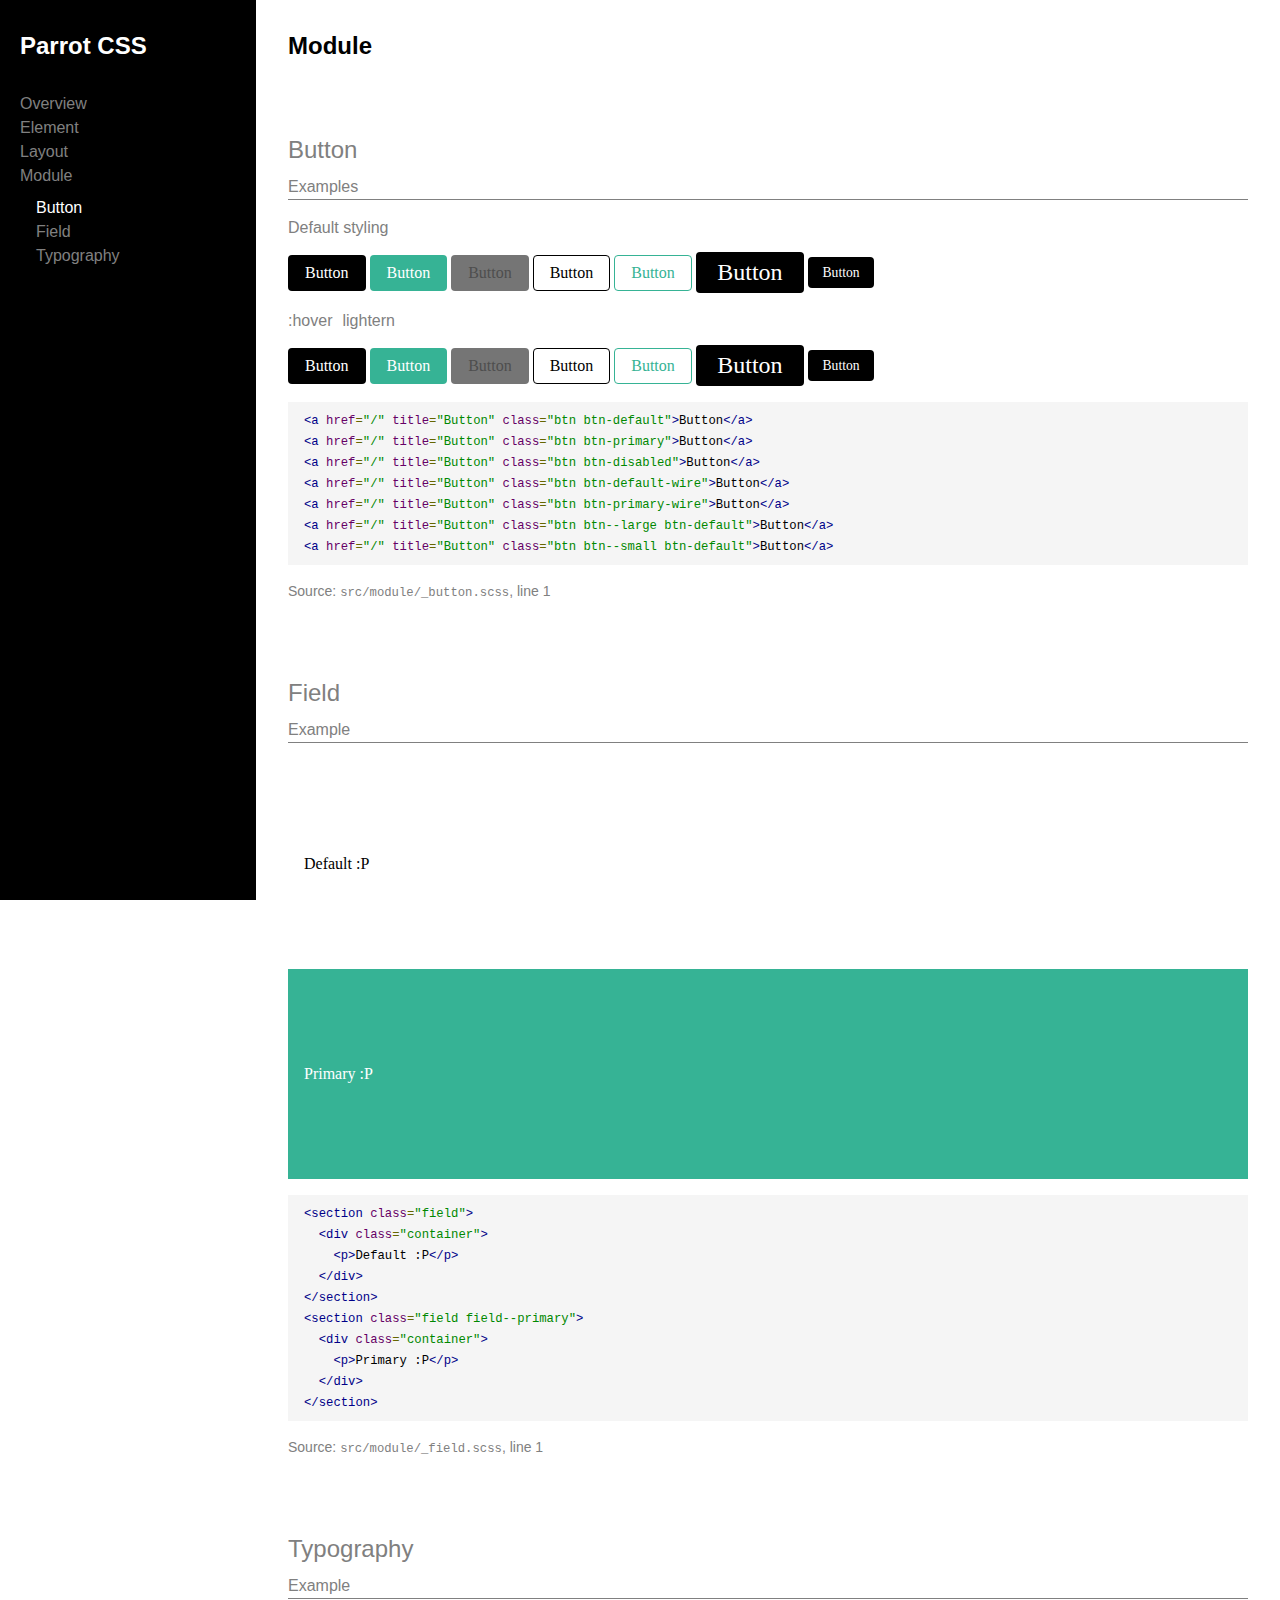
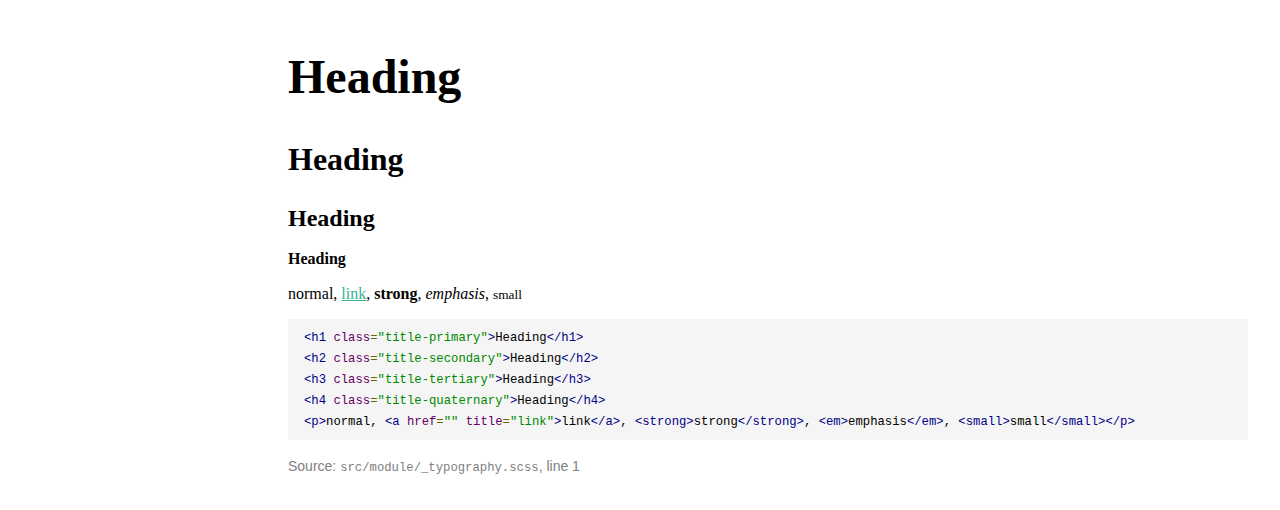
==== styleguide/section-module.html @ 7c666c70 "Add" ====
<!DOCTYPE html>
<html class="no-js" lang="en">
<head>
  <meta charset="utf-8">
  <title>Parrot CSS</title>

  <meta name="description" content="">
  <meta name="generator" content="kss-node">
  <meta name="viewport" content="width=device-width">

  <link rel="stylesheet" href="kss-assets/kss.css">
  <link rel="stylesheet" href="kss-assets/custom.css">
  <link rel="stylesheet" href="../style/parrot.css">

</head>
<body id="kss-node">

<div class="kss-sidebar kss-style">
  <header class="kss-header">
    <h1 class="kss-doc-title">Parrot CSS</h1>
  </header>
  <nav class="kss-nav">
    <ul class="kss-nav__menu">
      <li class="kss-nav__menu-item">
        <a class="kss-nav__menu-link" href="./">
          <span class="kss-nav__name">Overview</span>
        </a>
      </li>
      <li class="kss-nav__menu-item">
        <a class="kss-nav__menu-link" href="section-element.html">
          <span class="kss-nav__name">element</span>
        </a>
      </li>
      <li class="kss-nav__menu-item">
        <a class="kss-nav__menu-link" href="section-layout.html">
          <span class="kss-nav__name">layout</span>
        </a>
      </li>
      <li class="kss-nav__menu-item">
        <a class="kss-nav__menu-link" href="section-module.html">
          <span class="kss-nav__name">module</span>
        </a>
            <ul class="kss-nav__menu-child">
              <li class="kss-nav__menu-item">
                <a class="kss-nav__menu-link" href="section-module.html#kssref-module-button">
                  <span class="kss-nav__name">Button</span>
                </a>
              </li>
              <li class="kss-nav__menu-item">
                <a class="kss-nav__menu-link" href="section-module.html#kssref-module-field">
                  <span class="kss-nav__name">Field</span>
                </a>
              </li>
              <li class="kss-nav__menu-item">
                <a class="kss-nav__menu-link" href="section-module.html#kssref-module-typography">
                  <span class="kss-nav__name">Typography</span>
                </a>
              </li>
            </ul>
      </li>
    </ul>
  </nav>
</div>
<article role="main" class="kss-main">

    <div id="kssref-module" class="kss-section kss-section--depth-1">

      <div class="kss-style">
        <h1 class="kss-title kss-title--level-1">
          <a class="kss-title__permalink" href="#kssref-module">
            module
          </a>
        </h1>


      </div>



    </div>
    <section id="kssref-module-button" class="kss-section kss-section--depth-2">

      <div class="kss-style">
        <h2 class="kss-title kss-title--level-2">
          <a class="kss-title__permalink" href="#kssref-module-button">
            Button
          </a>
        </h2>


      </div>

        <div class="kss-modifier__heading kss-style">
          Examples
        </div>

          <div class="kss-modifier__default-name kss-style">
            Default styling
          </div>

        <div class="kss-modifier__example">
          <a href="/" title="Button" class="btn btn-default">Button</a>
<a href="/" title="Button" class="btn btn-primary">Button</a>
<a href="/" title="Button" class="btn btn-disabled">Button</a>
<a href="/" title="Button" class="btn btn-default-wire">Button</a>
<a href="/" title="Button" class="btn btn-primary-wire">Button</a>
<a href="/" title="Button" class="btn btn--large btn-default">Button</a>
<a href="/" title="Button" class="btn btn--small btn-default">Button</a>
        </div>

          <div class="kss-modifier__name kss-style">
            :hover
          </div>
          <div class="kss-modifier__description kss-style">
            lightern
          </div>
          <div class="kss-modifier__example">
            <a href="/" title="Button" class="btn btn-default">Button</a>
<a href="/" title="Button" class="btn btn-primary">Button</a>
<a href="/" title="Button" class="btn btn-disabled">Button</a>
<a href="/" title="Button" class="btn btn-default-wire">Button</a>
<a href="/" title="Button" class="btn btn-primary-wire">Button</a>
<a href="/" title="Button" class="btn btn--large btn-default">Button</a>
<a href="/" title="Button" class="btn btn--small btn-default">Button</a>
          </div>
          <div class="kss-markup kss-style">
            <pre class="prettyprint linenums lang-html"><code data-language="html">&lt;a href&#x3D;&quot;/&quot; title&#x3D;&quot;Button&quot; class&#x3D;&quot;btn btn-default&quot;&gt;Button&lt;/a&gt;
&lt;a href&#x3D;&quot;/&quot; title&#x3D;&quot;Button&quot; class&#x3D;&quot;btn btn-primary&quot;&gt;Button&lt;/a&gt;
&lt;a href&#x3D;&quot;/&quot; title&#x3D;&quot;Button&quot; class&#x3D;&quot;btn btn-disabled&quot;&gt;Button&lt;/a&gt;
&lt;a href&#x3D;&quot;/&quot; title&#x3D;&quot;Button&quot; class&#x3D;&quot;btn btn-default-wire&quot;&gt;Button&lt;/a&gt;
&lt;a href&#x3D;&quot;/&quot; title&#x3D;&quot;Button&quot; class&#x3D;&quot;btn btn-primary-wire&quot;&gt;Button&lt;/a&gt;
&lt;a href&#x3D;&quot;/&quot; title&#x3D;&quot;Button&quot; class&#x3D;&quot;btn btn--large btn-default&quot;&gt;Button&lt;/a&gt;
&lt;a href&#x3D;&quot;/&quot; title&#x3D;&quot;Button&quot; class&#x3D;&quot;btn btn--small btn-default&quot;&gt;Button&lt;/a&gt;</code></pre>
          </div>

        <div class="kss-source kss-style">
          Source: <code>src/module/_button.scss</code>, line 1
        </div>

    </section>
    <section id="kssref-module-field" class="kss-section kss-section--depth-2">

      <div class="kss-style">
        <h2 class="kss-title kss-title--level-2">
          <a class="kss-title__permalink" href="#kssref-module-field">
            Field
          </a>
        </h2>


      </div>

        <div class="kss-modifier__heading kss-style">
          Example
        </div>


        <div class="kss-modifier__example">
          <section class="field">
  <div class="container">
    <p>Default :P</p>
  </div>
</section>
<section class="field field--primary">
  <div class="container">
    <p>Primary :P</p>
  </div>
</section>
        </div>

          <div class="kss-markup kss-style">
            <pre class="prettyprint linenums lang-html"><code data-language="html">&lt;section class&#x3D;&quot;field&quot;&gt;
  &lt;div class&#x3D;&quot;container&quot;&gt;
    &lt;p&gt;Default :P&lt;/p&gt;
  &lt;/div&gt;
&lt;/section&gt;
&lt;section class&#x3D;&quot;field field--primary&quot;&gt;
  &lt;div class&#x3D;&quot;container&quot;&gt;
    &lt;p&gt;Primary :P&lt;/p&gt;
  &lt;/div&gt;
&lt;/section&gt;</code></pre>
          </div>

        <div class="kss-source kss-style">
          Source: <code>src/module/_field.scss</code>, line 1
        </div>

    </section>
    <section id="kssref-module-typography" class="kss-section kss-section--depth-2">

      <div class="kss-style">
        <h2 class="kss-title kss-title--level-2">
          <a class="kss-title__permalink" href="#kssref-module-typography">
            Typography
          </a>
        </h2>


      </div>

        <div class="kss-modifier__heading kss-style">
          Example
        </div>


        <div class="kss-modifier__example">
          <h1 class="title-primary">Heading</h1>
<h2 class="title-secondary">Heading</h2>
<h3 class="title-tertiary">Heading</h3>
<h4 class="title-quaternary">Heading</h4>
<p>normal, <a href="" title="link">link</a>, <strong>strong</strong>, <em>emphasis</em>, <small>small</small></p>
        </div>

          <div class="kss-markup kss-style">
            <pre class="prettyprint linenums lang-html"><code data-language="html">&lt;h1 class&#x3D;&quot;title-primary&quot;&gt;Heading&lt;/h1&gt;
&lt;h2 class&#x3D;&quot;title-secondary&quot;&gt;Heading&lt;/h2&gt;
&lt;h3 class&#x3D;&quot;title-tertiary&quot;&gt;Heading&lt;/h3&gt;
&lt;h4 class&#x3D;&quot;title-quaternary&quot;&gt;Heading&lt;/h4&gt;
&lt;p&gt;normal, &lt;a href&#x3D;&quot;&quot; title&#x3D;&quot;link&quot;&gt;link&lt;/a&gt;, &lt;strong&gt;strong&lt;/strong&gt;, &lt;em&gt;emphasis&lt;/em&gt;, &lt;small&gt;small&lt;/small&gt;&lt;/p&gt;</code></pre>
          </div>

        <div class="kss-source kss-style">
          Source: <code>src/module/_typography.scss</code>, line 1
        </div>

    </section>
</article>

<!-- SCRIPTS -->
<script src="kss-assets/kss.js"></script>
<script src="kss-assets/scrollspy.js"></script>
<script src="kss-assets/prettify.js"></script>
<script>
  prettyPrint();
  var spy = new ScrollSpy('#kss-node', {
    nav: '.kss-nav__menu-child > li > a',
    className: 'is-in-viewport'
  });
</script>



<!-- Automatically built using <a href="https://github.com/kss-node/kss-node">kss-node</a>. -->
</body>
</html>
---- styleguide/kss-assets/kss.css ----
.kss-style{color:#444;font-family:Helvetica,"Helvetica Neue",Arial,sans-serif;font-size:16px;line-height:24px}.kss-style a{color:#0645ad;text-decoration:none;transition-property:color;transition-duration:0.5s}.kss-style a:visited{color:#0645ad}.kss-style a:hover,.kss-style a:focus{color:#2272f7}.kss-style a:active{color:#faa700}.kss-style a:hover,.kss-style a:active{outline:0}.kss-style p{margin:12px 0 24px 0}.kss-style h1,.kss-style h2,.kss-style h3,.kss-style h4,.kss-style h5,.kss-style h6{margin:24px 0 0 0;font-family:Helvetica,"Helvetica Neue",Arial,sans-serif;color:#111;line-height:1.15em}.kss-style h4,.kss-style h5,.kss-style h6{font-weight:bold}.kss-style h1{font-size:40px}.kss-style h2{font-size:36px}.kss-style h3{font-size:34px}.kss-style h4{font-size:32px}.kss-style h5{font-size:30px}.kss-style h6{font-size:28px}.kss-style blockquote{color:#666;margin:0;padding-left:24px;border-left:0.5em #d9d9d9 solid}.kss-style hr{display:block;height:2px;border:0;border-top:1px solid #ddd;border-bottom:1px solid #e6e6e6;margin:24px 0;padding:0}.kss-style pre,.kss-style code,.kss-style kbd,.kss-style samp{font-family:Menlo,"Ubuntu Mono","Lucida Console","Courier New",Courier,monospace;color:#2b2b2b;font-size:1em}.kss-style pre{white-space:pre;overflow:scroll}.kss-style ins{color:#111;background:#ff9;text-decoration:none}.kss-style mark{color:#111;background:#ff0;font-weight:bold}.kss-style sub,.kss-style sup{font-size:75%;line-height:0;position:relative;vertical-align:baseline}.kss-style sup{top:-0.5em}.kss-style sub{bottom:-0.25em}.kss-style ul,.kss-style ol{margin:24px 0;padding:0 0 0 24px}.kss-style li p:last-child{margin:0}.kss-style dd{margin:0 0 0 24px}.kss-style img{max-width:100%;border:0;-ms-interpolation-mode:bicubic;vertical-align:middle}.kss-style table{border-collapse:collapse;border-spacing:0}.kss-style td{vertical-align:top}@media print{.kss-style a,.kss-style a:visited{text-decoration:underline}.kss-style hr{height:1px;border:0;border-bottom:1px solid black}.kss-style a[href]:after{content:" (" attr(href) ")"}.kss-style a[href^="javascript:"]:after,.kss-style a[href^="#"]:after{content:""}.kss-style abbr[title]:after{content:" (" attr(title) ")"}.kss-style pre,.kss-style blockquote{border:1px solid #999;padding-right:1em;page-break-inside:avoid}.kss-style tr,.kss-style img{page-break-inside:avoid}.kss-style img{max-width:100% !important}.kss-style p,.kss-style h2,.kss-style h3{orphans:3;widows:3}.kss-style h2,.kss-style h3{page-break-after:avoid}}#kss-node{margin:0;padding:20px;background:#fff}@media screen and (min-width: 769px){#kss-node{padding:0;background:#fff}#kss-node .kss-main,#kss-node .kss-sidebar{float:left;margin-right:-100%;box-sizing:border-box}}#kss-node .kss-main{width:100%;margin:0 auto}@media screen and (min-width: 769px){#kss-node .kss-main{width:80%;margin-left:20%;padding:0 20px 0 30px}}#kss-node .kss-sidebar{border-bottom:1px solid #ddd}@media screen and (min-width: 769px){#kss-node .kss-sidebar{position:fixed;width:20%;height:100%;overflow:auto;padding:0 10px 0 20px;border-bottom:0;background-image:url(noise-low.png),-ms-radial-gradient(#fff, #eee);background-image:url(noise-low.png),-o-radial-gradient(#fff, #eee);background-image:url(noise-low.png),-webkit-radial-gradient(#fff, #eee);background-image:url(noise-low.png),radial-gradient(#fff, #eee);box-shadow:inset -10px 0 10px -10px rgba(0,0,0,0.7)}}#kss-node .kss-doc-title{margin:0}@media screen and (min-width: 769px){#kss-node .kss-doc-title{font-size:1.5em}}@media screen and (min-width: 769px){#kss-node .kss-header,#kss-node .kss-nav{margin-top:2em}}#kss-node .kss-nav__menu{margin-top:12px;margin-bottom:12px;padding:0;list-style-type:none}#kss-node .kss-nav__menu-item{display:inline-block;padding-right:24px}@media screen and (min-width: 769px){#kss-node .kss-nav__menu-item{display:list-item;padding-right:0}}#kss-node .kss-nav__menu-link{position:relative;display:inline-block}@media screen and (min-width: 769px){#kss-node .kss-nav__menu-link:before{content:' ';position:absolute;left:-20px;width:0;height:100%;background-color:transparent}}#kss-node .kss-nav__menu-link.is-in-viewport:before{background-color:#000;width:5px;transition:background-color .4s, width .6s}#kss-node .kss-nav__menu-child{display:none}@media screen and (min-width: 769px){#kss-node .kss-nav__menu-child{display:block;list-style-type:none;margin:0;padding:0}#kss-node .kss-nav__menu-child li:first-child{margin-top:10px;border-top:1px solid #ccc;padding:10px 0 0}#kss-node .kss-nav__menu-child li:last-child{margin-bottom:10px;border-bottom:1px solid #ccc;padding:0 0 10px}}#kss-node .kss-nav__ref{color:#333;font-weight:bold}#kss-node .kss-nav__ref:after{content:' '}#kss-node .kss-nav__ref-child{font-weight:normal}#kss-node .kss-section{max-width:48em;margin-bottom:48px}#kss-node .kss-title{margin-bottom:0}#kss-node .kss-title__ref{display:block;font-size:16px;line-height:16px;color:#666}#kss-node .kss-title__ref:before{content:'Section '}#kss-node .kss-title__permalink{display:block;color:#000;text-decoration:none}#kss-node .kss-title__permalink:hover,#kss-node .kss-title__permalink:focus,#kss-node .kss-title__permalink:active{color:#0645ad}@media screen and (min-width: 607px){#kss-node .kss-title__permalink:hover .kss-title__permalink-hash,#kss-node .kss-title__permalink:focus .kss-title__permalink-hash,#kss-node .kss-title__permalink:active .kss-title__permalink-hash{display:inline}}#kss-node .kss-title__permalink-hash{display:none;color:#ccc}#kss-node .kss-parameters{display:table;list-style-type:none;margin-top:0;margin-left:0;padding-left:0}#kss-node .kss-parameters__title{font-weight:bold}#kss-node .kss-parameters__item{display:table-row}#kss-node .kss-parameters__name{display:table-cell;padding-right:20px;white-space:nowrap}#kss-node .kss-parameters__description{display:table-cell}#kss-node .kss-parameters__default-value code{white-space:nowrap}#kss-node .kss-modifier__wrapper{border:1px solid #ccc;padding:10px}#kss-node .kss-modifier__heading{margin:-10px -10px 10px -10px;padding:10px;border-bottom:1px solid #ccc;background-color:#eee;font-weight:bold}#kss-node .kss-modifier__default-name{font-weight:bold;margin-bottom:12px}#kss-node .kss-modifier__name{float:left;padding-right:10px;font-weight:bold}#kss-node .kss-modifier__description{margin-bottom:12px}#kss-node .kss-modifier__example{clear:left;padding:1px 0;position:relative;margin:0 0 23px 0}#kss-node .kss-modifier__example:last-child{margin:0}#kss-node .kss-markup{margin:-1px 0 24px 0;border:1px solid #999}#kss-node .kss-markup pre{margin:0}#kss-node .kss-source{font-size:80%}#kss-node .kss-github{display:none}@media screen and (min-width: 501px){#kss-node .kss-github{display:block;position:absolute;top:0;right:0}}#kss-node .kss-github img{border:0}#kss-node .pln{color:#000}#kss-node .str{color:#080}#kss-node .kwd{color:#008}#kss-node .com{color:#800}#kss-node .typ{color:#606}#kss-node .lit{color:#066}#kss-node .pun,#kss-node .opn,#kss-node .clo{color:#660}#kss-node .tag{color:#008}#kss-node .atn{color:#606}#kss-node .atv{color:#080}#kss-node .dec,#kss-node .var{color:#606}#kss-node .fun{color:red}@media print, projection{#kss-node .str{color:#060}#kss-node .kwd{color:#006;font-weight:bold}#kss-node .com{color:#600;font-style:italic}#kss-node .typ{color:#404;font-weight:bold}#kss-node .lit{color:#044}#kss-node .pun,#kss-node .opn,#kss-node .clo{color:#440}#kss-node .tag{color:#006;font-weight:bold}#kss-node .atn{color:#404}#kss-node .atv{color:#060}}#kss-node ol.linenums{margin:0;padding:0 0 3px 0;list-style-type:none}#kss-node ol.linenums li{min-height:24px;border-bottom:1px solid #eee;padding:0 10px;background:#fff}#kss-node ol.linenums li:first-child{padding-top:3px}#kss-node ol.linenums li.L0,#kss-node ol.linenums li.L2,#kss-node ol.linenums li.L4,#kss-node ol.linenums li.L6,#kss-node ol.linenums li.L8{background:#fcfcfc}
---- styleguide/kss-assets/custom.css ----
#kss-node {
  padding: 0;
}

#kss-node .kss-style {
  color: gray ;
  line-height: 1.5;
  font-weight: 300;
}

/* Sidebar */
#kss-node .kss-sidebar {
  background-image: none;
  background-color: black;
  padding: 1em;
  box-shadow: none;
}
@media screen and (min-width: 769px) {
  #kss-node .kss-sidebar {
    padding: 0 10px 0 20px;
  }
}

#kss-node .kss-doc-title {
  color: white;
}

#kss-node .kss-nav__menu {
  margin-top: .5em;
  margin-bottom: 0;
}
@media screen and (min-width: 769px) {
  #kss-node .kss-nav__menu {
    margin-top: 1em;
    margin-bottom: 1em;
  }
}

#kss-node .kss-nav__name {
  text-transform: capitalize;
}

#kss-node .kss-nav__menu-link {
  color: gray;
}

#kss-node .kss-nav__menu-link.is-in-viewport {
  color: white;
}

#kss-node .kss-nav__menu-link.is-in-viewport:before {
  width: 0;
}

#kss-node .kss-nav__menu-child li:first-child {
  border-top-width: 0;
  margin-top: 0.5em;
  padding: 0;
}

#kss-node .kss-nav__menu-child li:last-child {
  border-bottom-width: 0;
  margin-bottom: 0.5em;
  padding: 0;
}

#kss-node .kss-nav__menu-child .kss-nav__menu-link {
  margin-left: 1em;
}

/* Main */
#kss-node .kss-main {
  width: auto;
  padding: 0 1em;
}

@media screen and (min-width: 769px) {
  #kss-node .kss-main {
    padding: 0 2em;
    width: 80%;
  }
}

#kss-node .kss-section {
  max-width: 60em;
  margin: 0 auto 2em;
  padding-top: 2em;
}

#kss-node .kss-title {
  pointer-events: none;
  font-weight: 300;
  text-transform: capitalize;
}

#kss-node .kss-title__permalink {
  color: gray;
}

#kss-node .kss-title--level-1 {
  margin: 0;
  font-size: 1.5em;
  font-weight: 700;
}

#kss-node .kss-title--level-1 .kss-title__permalink {
  color: black;
}

#kss-node .kss-title--level-2 {
  margin: .5em 0;
  font-size: 1.5em;
}

#kss-node .kss-markup {
  background-color: whiteSmoke;
}

.kss-style pre,
.kss-style code,
.kss-style kbd,
.kss-style samp {
  font-family: Consolas, Courier, monospace;
  font-size: .875em;
  color: gray;
}

#kss-node .kss-modifier__heading {
  margin: 0;
  margin-bottom: 1em;
  padding: 0;
  border-bottom-color: gray;
  background-color: transparent;
  font-weight: 300;
  color: gray;
}

#kss-node .kss-modifier__example {
  margin: 0;
  margin-bottom: 1em;
  padding: 0;
}

#kss-node .kss-markup {
  margin: 0;
  margin-bottom: 1em;
  padding: .5em 1em;
  border-width: 0;
}

#kss-node ol.linenums {
  padding: 0;
}

#kss-node ol.linenums li {
  min-height: auto;
  border-bottom-width: 0;
  padding: 0;
}

#kss-node ol.linenums li:first-child {
  padding: 0;
}

#kss-node ol.linenums li,
#kss-node ol.linenums li.L0,
#kss-node ol.linenums li.L2,
#kss-node ol.linenums li.L4,
#kss-node ol.linenums li.L6,
#kss-node ol.linenums li.L8 {
  background-color: transparent;
}

#kss-node .kss-source {
  font-size: .875em;
  color: gray;
}
---- style/parrot.css ----
a {
  color: #36B395; }
  a:hover, a:focus {
    color: #42c6a6;
    text-decoration: none; }
  a:active {
    color: #2f9b81; }

h1,
h2,
h3,
h4,
h5,
h6 {
  margin-top: 1em;
  margin-bottom: 0.25em;
  font-weight: 700;
  line-height: 1.25; }

h1 {
  font-size: 3em; }

h2 {
  font-size: 2em; }

h3 {
  font-size: 1.5em; }

h4,
h5,
h6 {
  font-size: 1em; }

img {
  max-width: 100%;
  height: auto;
  display: block;
  vertical-align: middle; }
  @media screen and (min-width: 40em) {
    img {
      display: inline-block; } }

.container {
  box-sizing: border-box;
  max-width: 60em;
  margin: 0 auto;
  padding-left: 1em;
  padding-right: 1em;
  width: 100%; }

.l-row:after {
  content: "";
  display: table;
  clear: both; }
.l-row .l-row__col {
  box-sizing: border-box;
  float: left; }
  .l-row .l-row__col:first-child {
    margin-left: 0; }
.l-row .l-row__col1 {
  width: 4.66667%;
  margin-left: 4%; }
.l-row .l-row__col2 {
  width: 13.33333%;
  margin-left: 4%; }
.l-row .l-row__col3 {
  width: 22%;
  margin-left: 4%; }
.l-row .l-row__col4 {
  width: 30.66667%;
  margin-left: 4%; }
.l-row .l-row__col5 {
  width: 39.33333%;
  margin-left: 4%; }
.l-row .l-row__col6 {
  width: 48%;
  margin-left: 4%; }
.l-row .l-row__col7 {
  width: 56.66667%;
  margin-left: 4%; }
.l-row .l-row__col8 {
  width: 65.33333%;
  margin-left: 4%; }
.l-row .l-row__col9 {
  width: 74%;
  margin-left: 4%; }
.l-row .l-row__col10 {
  width: 82.66667%;
  margin-left: 4%; }
.l-row .l-row__col11 {
  width: 91.33333%;
  margin-left: 4%; }
.l-row .l-row__one-offset,
.l-row .l-row__one-offset:first-child {
  margin-left: 8.66667%; }
.l-row .l-row__col2-offset,
.l-row .l-row__col2-offset:first-child {
  margin-left: 17.33333%; }
.l-row .l-row__col3-offset,
.l-row .l-row__col3-offset:first-child {
  margin-left: 26%; }
.l-row .l-row__col4-offset,
.l-row .l-row__col4-offset:first-child {
  margin-left: 34.66667%; }
.l-row .l-row__col5-offset,
.l-row .l-row__col5-offset:first-child {
  margin-left: 43.33333%; }
.l-row .l-row__col6-offset,
.l-row .l-row__col6-offset:first-child {
  margin-left: 52%; }
.l-row .l-row__col7-offset,
.l-row .l-row__col7-offset:first-child {
  margin-left: 60.66667%; }
.l-row .l-row__col8-offset,
.l-row .l-row__col8-offset:first-child {
  margin-left: 69.33333%; }
.l-row .l-row__col9-offset,
.l-row .l-row__col9-offset:first-child {
  margin-left: 78%; }
.l-row .l-row__col10-offset,
.l-row .l-row__col10-offset:first-child {
  margin-left: 86.66667%; }
.l-row .l-row__col11-offset,
.l-row .l-row__col11-offset:first-child {
  margin-left: 95.33333%; }

.field {
  padding-top: 5em;
  padding-bottom: 5em; }
  .field.field--primary {
    background-color: #36B395;
    color: #fff; }
  .field.field--primary-intermediate {
    background-color: #3654b3;
    color: #fff; }
  .field.field--gray-lighten {
    background-color: #dbdbdb; }

.btn {
  display: inline-block;
  padding: 0.5em 1em;
  border: 1px solid transparent;
  border-radius: 4px;
  font-size: 1em;
  vertical-align: middle;
  text-decoration: none;
  cursor: pointer; }
  .btn.btn--large {
    font-size: 1.5em;
    padding: 0.25em 0.85em; }
  .btn.btn--small {
    font-size: 0.85em; }

.btn-default {
  color: #fff;
  border-color: transparent;
  background-color: #000; }
  .btn-default:hover, .btn-default:focus {
    background-color: #0f0f0f; }
  .btn-default:active {
    background-color: black; }

.btn-primary {
  color: #fff;
  border-color: transparent;
  background-color: #36B395; }
  .btn-primary:hover, .btn-primary:focus {
    background-color: #42c6a6; }
  .btn-primary:active {
    background-color: #2f9b81; }

.btn-default-wire {
  color: #000;
  border-color: #000; }
  .btn-default-wire:hover, .btn-default-wire:focus {
    border-color: #0f0f0f;
    color: #0f0f0f; }
  .btn-default-wire:active {
    border-color: black;
    color: black; }

.btn-primary-wire {
  color: #36B395;
  border-color: #36B395; }
  .btn-primary-wire:hover, .btn-primary-wire:focus {
    border-color: #42c6a6;
    color: #42c6a6; }
  .btn-primary-wire:active {
    border-color: #2f9b81;
    color: #2f9b81; }

.btn-disabled {
  color: #4e4e4e;
  border-color: transparent;
  background-color: #757575;
  cursor: not-allowed; }

.title-primary {
  font-size: 3em; }

.title-secondary {
  font-size: 2em; }

.title-tertiary {
  font-size: 1.5em; }

.title-quaternary {
  font-size: 1em; }
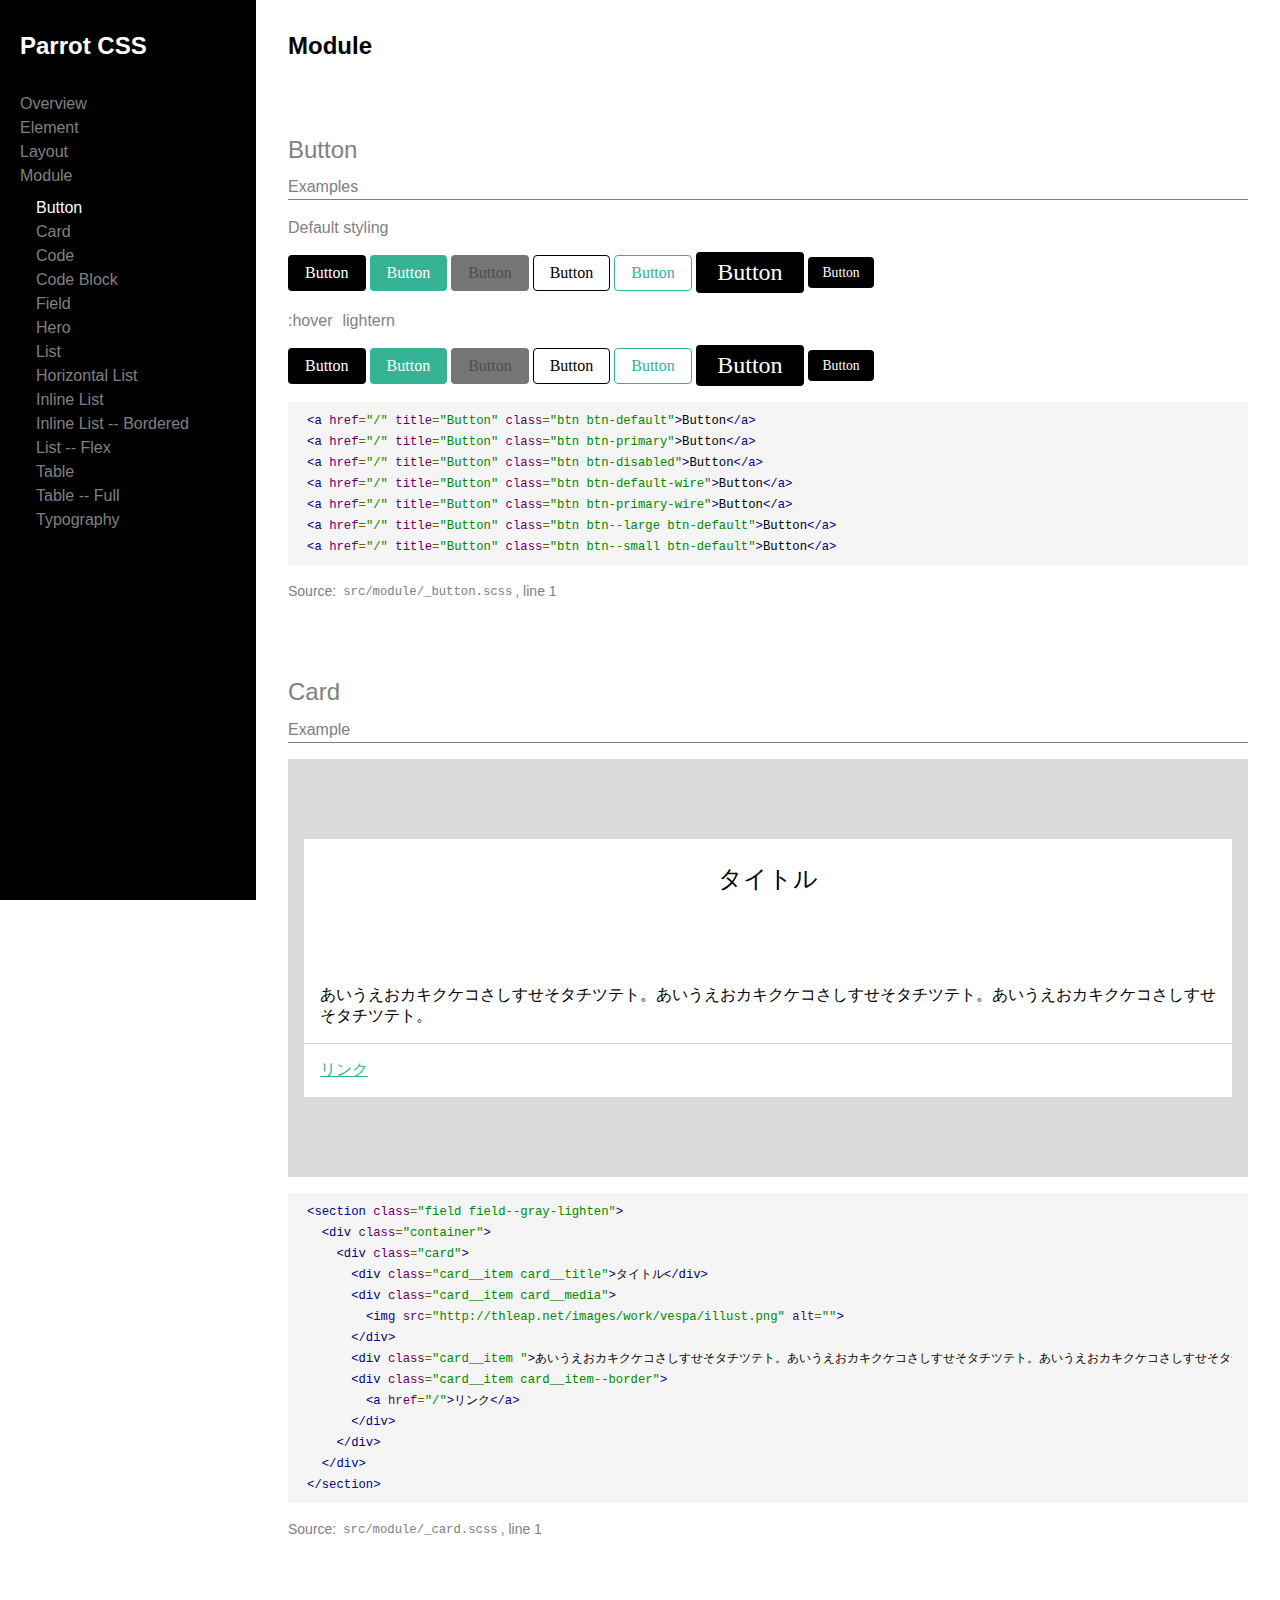
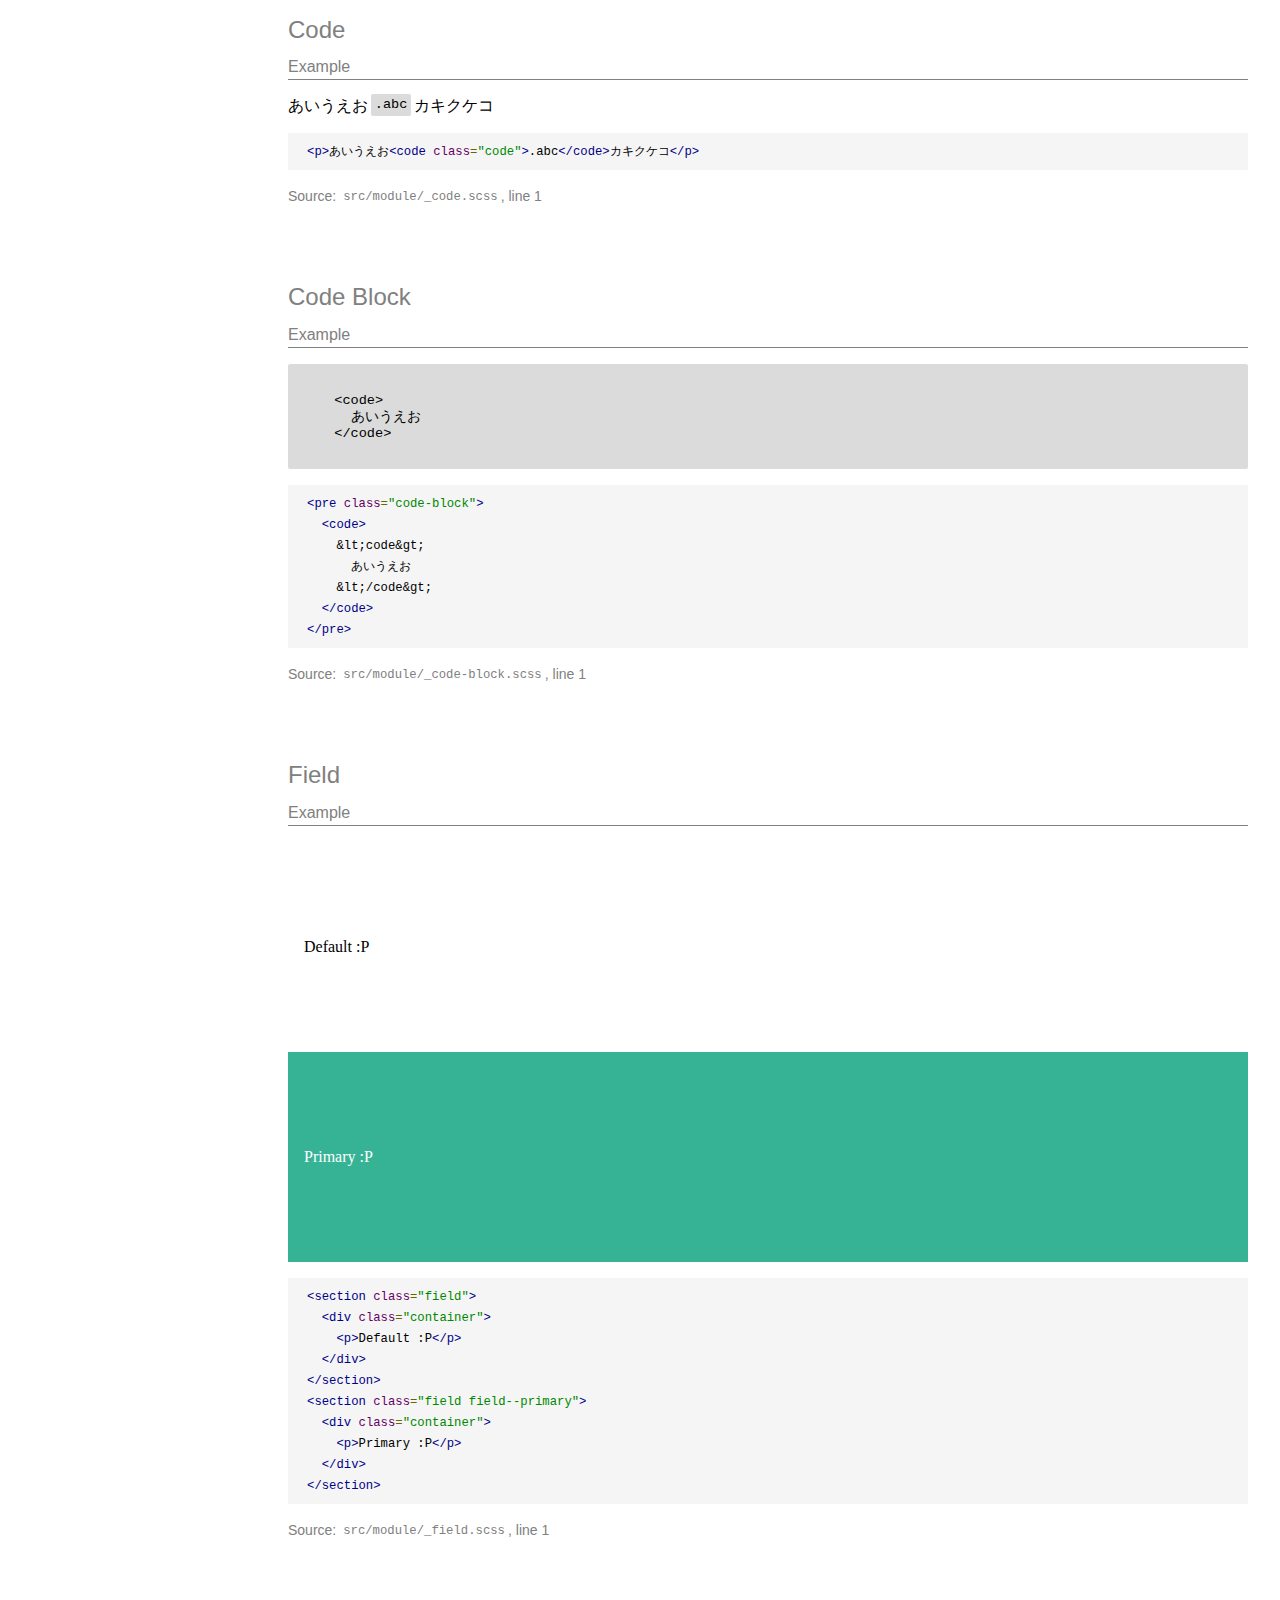
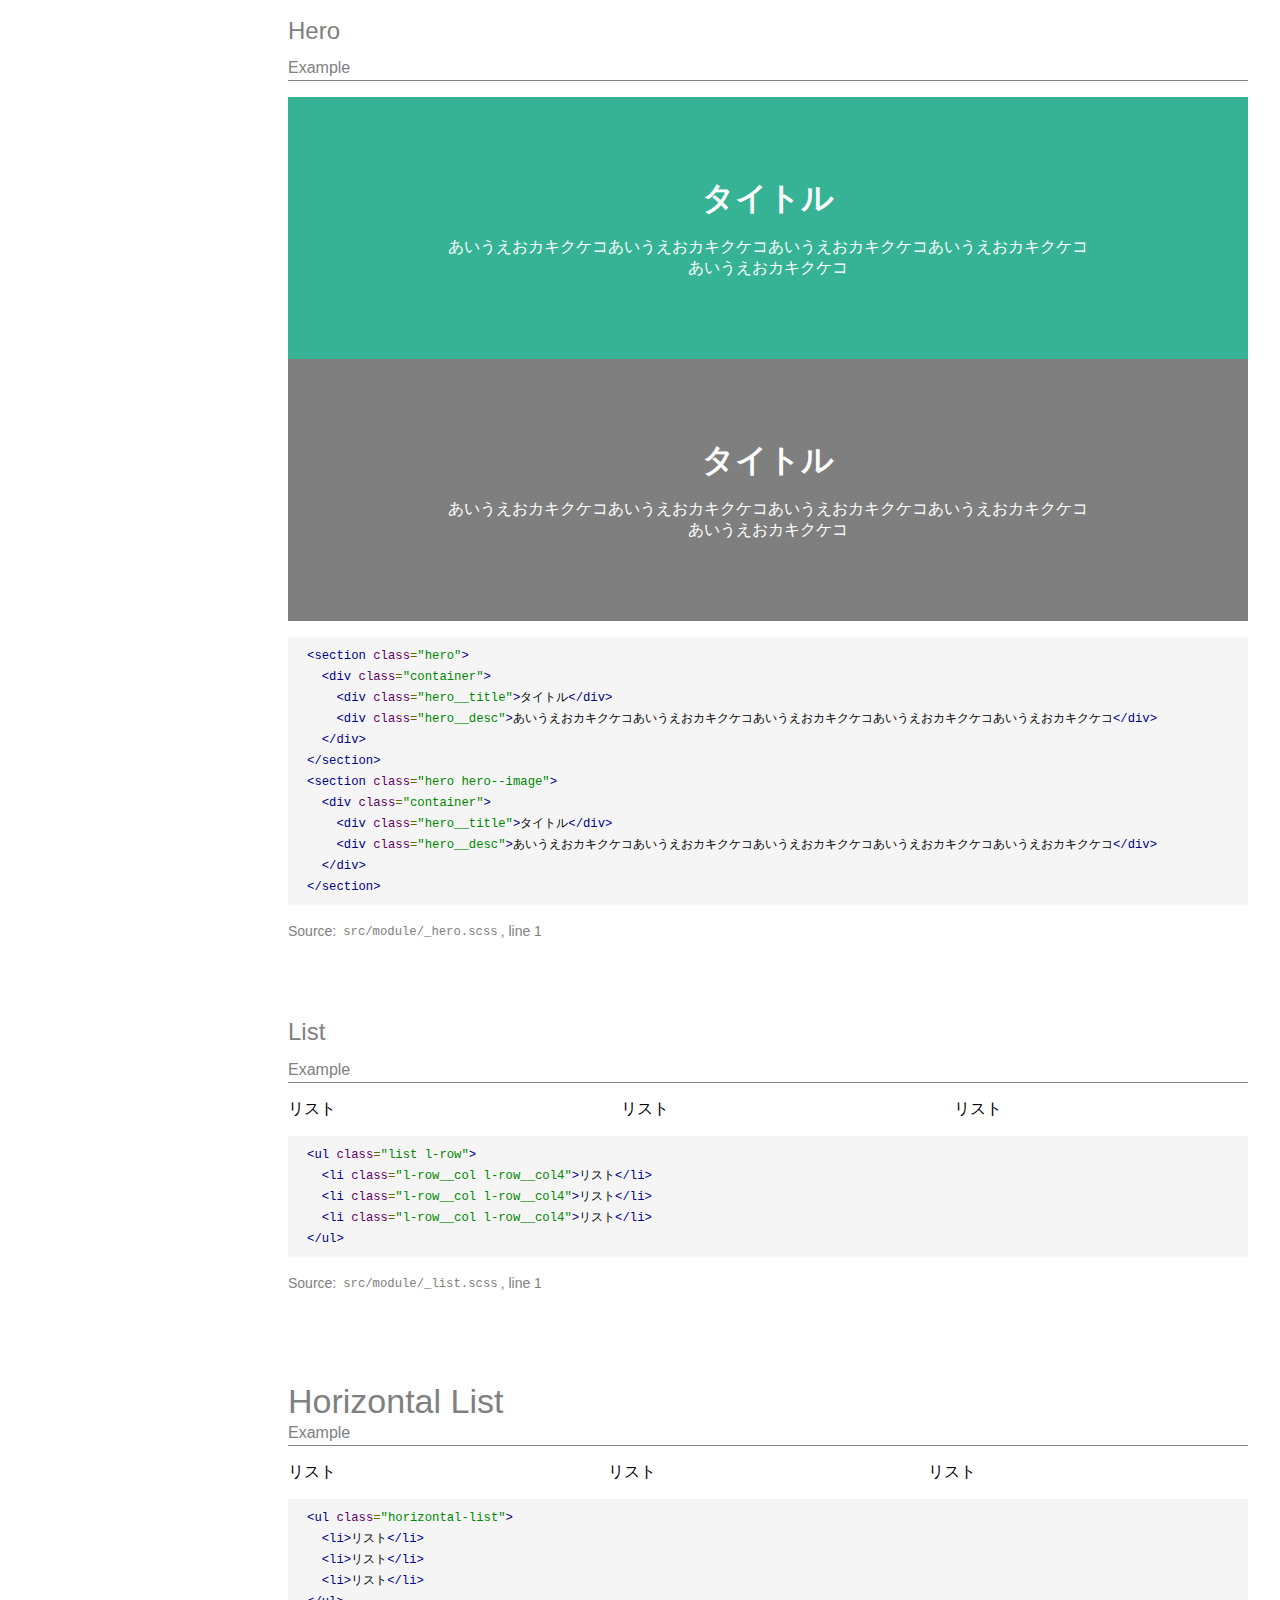
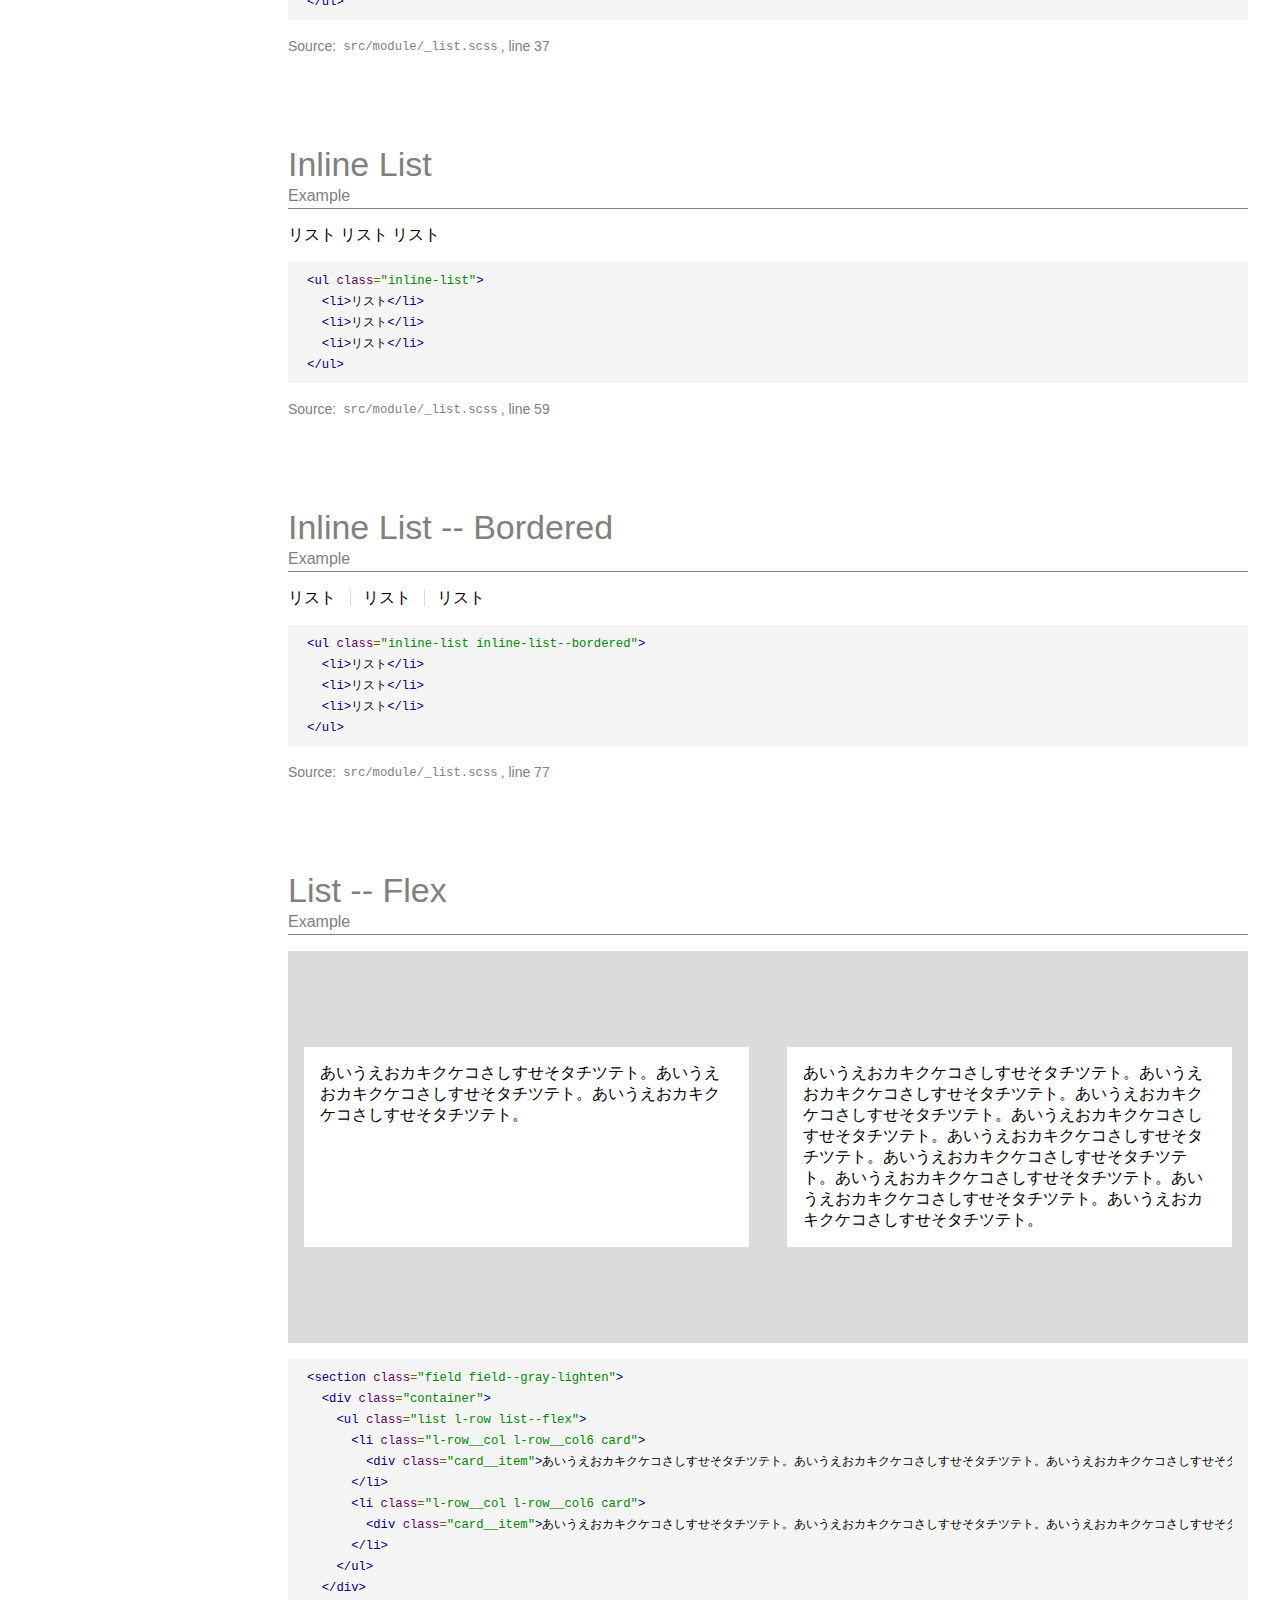
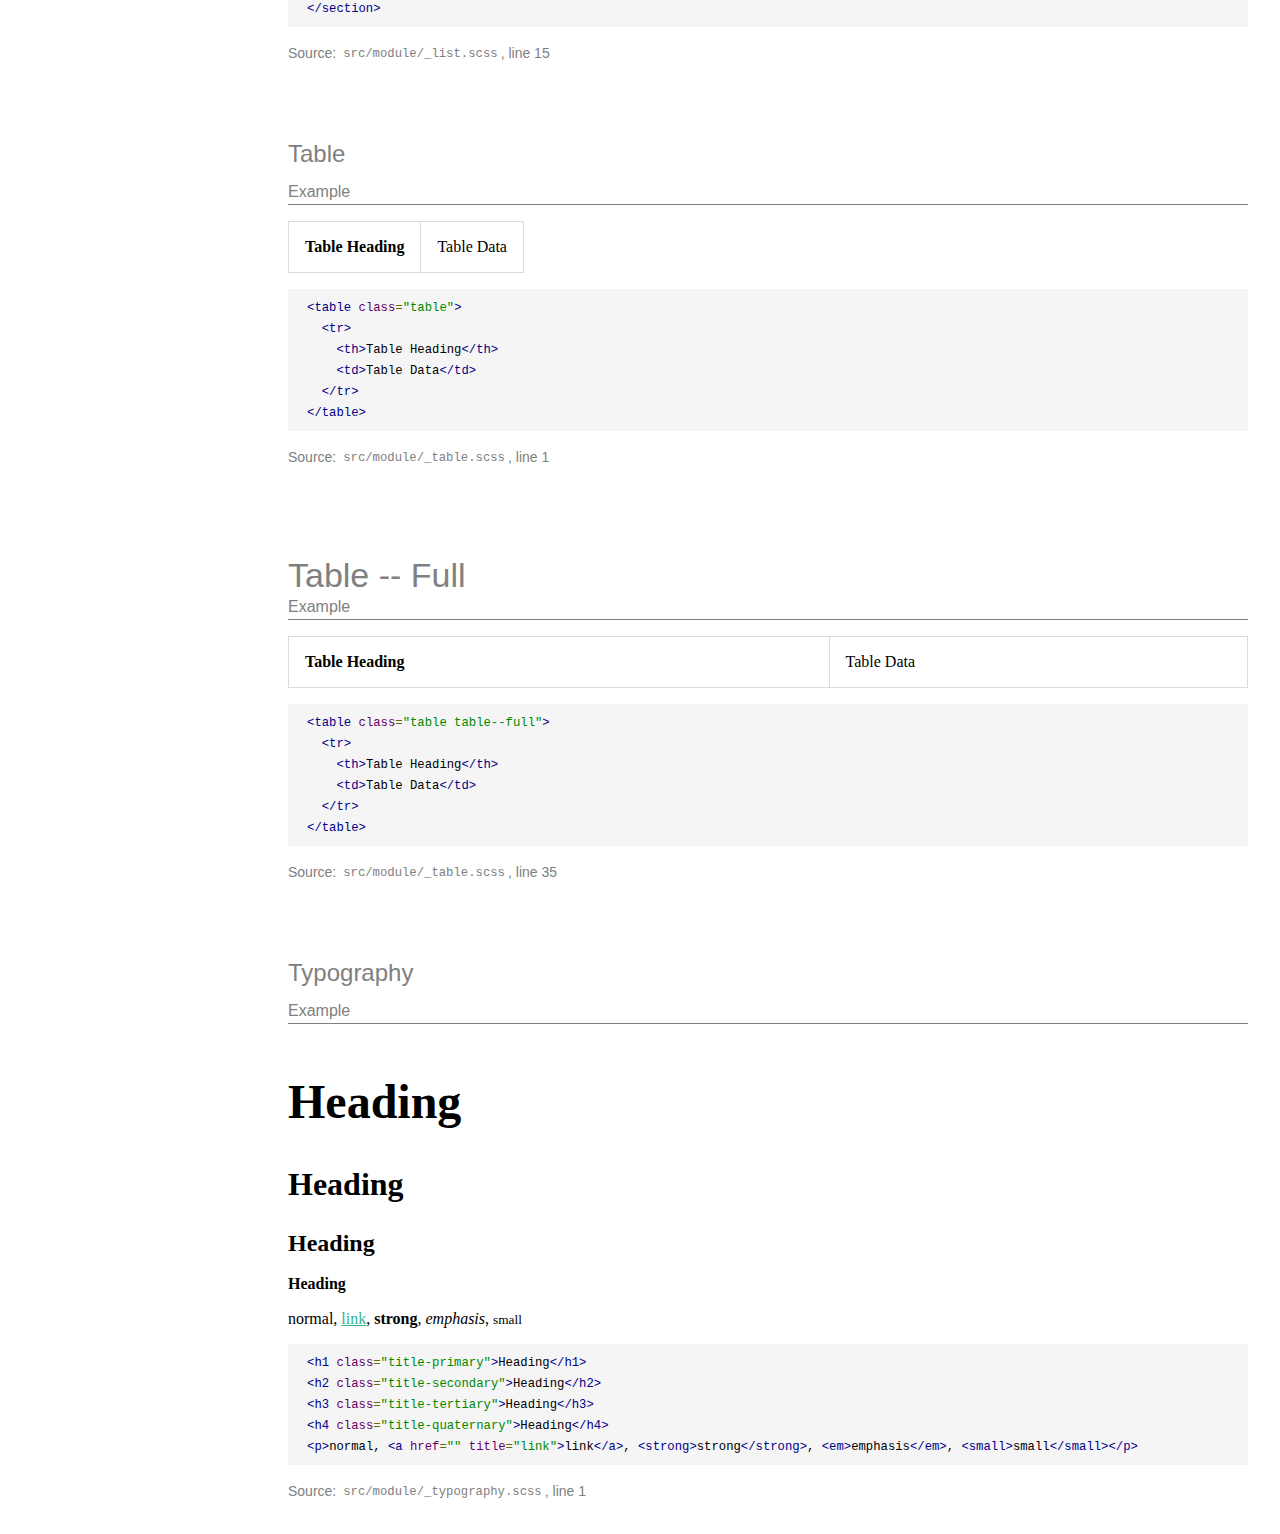
==== commit 91f6e611: "Add hero, blockquote, code, pre" ====
--- a/styleguide/section-module.html
+++ b/styleguide/section-module.html
@@ -47,8 +47,63 @@
                 </a>
               </li>
               <li class="kss-nav__menu-item">
+                <a class="kss-nav__menu-link" href="section-module.html#kssref-module-card">
+                  <span class="kss-nav__name">Card</span>
+                </a>
+              </li>
+              <li class="kss-nav__menu-item">
+                <a class="kss-nav__menu-link" href="section-module.html#kssref-module-code">
+                  <span class="kss-nav__name">Code</span>
+                </a>
+              </li>
+              <li class="kss-nav__menu-item">
+                <a class="kss-nav__menu-link" href="section-module.html#kssref-module-code-block">
+                  <span class="kss-nav__name">Code Block</span>
+                </a>
+              </li>
+              <li class="kss-nav__menu-item">
                 <a class="kss-nav__menu-link" href="section-module.html#kssref-module-field">
                   <span class="kss-nav__name">Field</span>
+                </a>
+              </li>
+              <li class="kss-nav__menu-item">
+                <a class="kss-nav__menu-link" href="section-module.html#kssref-module-hero">
+                  <span class="kss-nav__name">Hero</span>
+                </a>
+              </li>
+              <li class="kss-nav__menu-item">
+                <a class="kss-nav__menu-link" href="section-module.html#kssref-module-list">
+                  <span class="kss-nav__name">List</span>
+                </a>
+              </li>
+              <li class="kss-nav__menu-item">
+                <a class="kss-nav__menu-link" href="section-module.html#kssref-module-list-horizontal-list">
+                  <span class="kss-nav__name">Horizontal List</span>
+                </a>
+              </li>
+              <li class="kss-nav__menu-item">
+                <a class="kss-nav__menu-link" href="section-module.html#kssref-module-list-inline-list">
+                  <span class="kss-nav__name">Inline List</span>
+                </a>
+              </li>
+              <li class="kss-nav__menu-item">
+                <a class="kss-nav__menu-link" href="section-module.html#kssref-module-list-inline-list-bordered">
+                  <span class="kss-nav__name">Inline List -- Bordered</span>
+                </a>
+              </li>
+              <li class="kss-nav__menu-item">
+                <a class="kss-nav__menu-link" href="section-module.html#kssref-module-list-list-flex">
+                  <span class="kss-nav__name">List -- Flex</span>
+                </a>
+              </li>
+              <li class="kss-nav__menu-item">
+                <a class="kss-nav__menu-link" href="section-module.html#kssref-module-table">
+                  <span class="kss-nav__name">Table</span>
+                </a>
+              </li>
+              <li class="kss-nav__menu-item">
+                <a class="kss-nav__menu-link" href="section-module.html#kssref-module-table-table--full">
+                  <span class="kss-nav__name">Table -- Full</span>
                 </a>
               </li>
               <li class="kss-nav__menu-item">
@@ -135,6 +190,134 @@
 
         <div class="kss-source kss-style">
           Source: <code>src/module/_button.scss</code>, line 1
+        </div>
+
+    </section>
+    <section id="kssref-module-card" class="kss-section kss-section--depth-2">
+
+      <div class="kss-style">
+        <h2 class="kss-title kss-title--level-2">
+          <a class="kss-title__permalink" href="#kssref-module-card">
+            Card
+          </a>
+        </h2>
+
+
+      </div>
+
+        <div class="kss-modifier__heading kss-style">
+          Example
+        </div>
+
+
+        <div class="kss-modifier__example">
+          <section class="field field--gray-lighten">
+  <div class="container">
+    <div class="card">
+      <div class="card__item card__title">タイトル</div>
+      <div class="card__item card__media">
+        <img src="http://thleap.net/images/work/vespa/illust.png" alt="">
+      </div>
+      <div class="card__item ">あいうえおカキクケコさしすせそタチツテト。あいうえおカキクケコさしすせそタチツテト。あいうえおカキクケコさしすせそタチツテト。</div>
+      <div class="card__item card__item--border">
+        <a href="/">リンク</a>
+      </div>
+    </div>
+  </div>
+</section>
+        </div>
+
+          <div class="kss-markup kss-style">
+            <pre class="prettyprint linenums lang-html"><code data-language="html">&lt;section class&#x3D;&quot;field field--gray-lighten&quot;&gt;
+  &lt;div class&#x3D;&quot;container&quot;&gt;
+    &lt;div class&#x3D;&quot;card&quot;&gt;
+      &lt;div class&#x3D;&quot;card__item card__title&quot;&gt;タイトル&lt;/div&gt;
+      &lt;div class&#x3D;&quot;card__item card__media&quot;&gt;
+        &lt;img src&#x3D;&quot;http://thleap.net/images/work/vespa/illust.png&quot; alt&#x3D;&quot;&quot;&gt;
+      &lt;/div&gt;
+      &lt;div class&#x3D;&quot;card__item &quot;&gt;あいうえおカキクケコさしすせそタチツテト。あいうえおカキクケコさしすせそタチツテト。あいうえおカキクケコさしすせそタチツテト。&lt;/div&gt;
+      &lt;div class&#x3D;&quot;card__item card__item--border&quot;&gt;
+        &lt;a href&#x3D;&quot;/&quot;&gt;リンク&lt;/a&gt;
+      &lt;/div&gt;
+    &lt;/div&gt;
+  &lt;/div&gt;
+&lt;/section&gt;</code></pre>
+          </div>
+
+        <div class="kss-source kss-style">
+          Source: <code>src/module/_card.scss</code>, line 1
+        </div>
+
+    </section>
+    <section id="kssref-module-code" class="kss-section kss-section--depth-2">
+
+      <div class="kss-style">
+        <h2 class="kss-title kss-title--level-2">
+          <a class="kss-title__permalink" href="#kssref-module-code">
+            Code
+          </a>
+        </h2>
+
+
+      </div>
+
+        <div class="kss-modifier__heading kss-style">
+          Example
+        </div>
+
+
+        <div class="kss-modifier__example">
+          <p>あいうえお<code class="code">.abc</code>カキクケコ</p>
+        </div>
+
+          <div class="kss-markup kss-style">
+            <pre class="prettyprint linenums lang-html"><code data-language="html">&lt;p&gt;あいうえお&lt;code class&#x3D;&quot;code&quot;&gt;.abc&lt;/code&gt;カキクケコ&lt;/p&gt;</code></pre>
+          </div>
+
+        <div class="kss-source kss-style">
+          Source: <code>src/module/_code.scss</code>, line 1
+        </div>
+
+    </section>
+    <section id="kssref-module-code-block" class="kss-section kss-section--depth-2">
+
+      <div class="kss-style">
+        <h2 class="kss-title kss-title--level-2">
+          <a class="kss-title__permalink" href="#kssref-module-code-block">
+            Code Block
+          </a>
+        </h2>
+
+
+      </div>
+
+        <div class="kss-modifier__heading kss-style">
+          Example
+        </div>
+
+
+        <div class="kss-modifier__example">
+          <pre class="code-block">
+  <code>
+    &lt;code&gt;
+      あいうえお
+    &lt;/code&gt;
+  </code>
+</pre>
+        </div>
+
+          <div class="kss-markup kss-style">
+            <pre class="prettyprint linenums lang-html"><code data-language="html">&lt;pre class&#x3D;&quot;code-block&quot;&gt;
+  &lt;code&gt;
+    &amp;lt;code&amp;gt;
+      あいうえお
+    &amp;lt;/code&amp;gt;
+  &lt;/code&gt;
+&lt;/pre&gt;</code></pre>
+          </div>
+
+        <div class="kss-source kss-style">
+          Source: <code>src/module/_code-block.scss</code>, line 1
         </div>
 
     </section>
@@ -183,6 +366,342 @@
 
         <div class="kss-source kss-style">
           Source: <code>src/module/_field.scss</code>, line 1
+        </div>
+
+    </section>
+    <section id="kssref-module-hero" class="kss-section kss-section--depth-2">
+
+      <div class="kss-style">
+        <h2 class="kss-title kss-title--level-2">
+          <a class="kss-title__permalink" href="#kssref-module-hero">
+            Hero
+          </a>
+        </h2>
+
+
+      </div>
+
+        <div class="kss-modifier__heading kss-style">
+          Example
+        </div>
+
+
+        <div class="kss-modifier__example">
+          <section class="hero">
+  <div class="container">
+    <div class="hero__title">タイトル</div>
+    <div class="hero__desc">あいうえおカキクケコあいうえおカキクケコあいうえおカキクケコあいうえおカキクケコあいうえおカキクケコ</div>
+  </div>
+</section>
+<section class="hero hero--image">
+  <div class="container">
+    <div class="hero__title">タイトル</div>
+    <div class="hero__desc">あいうえおカキクケコあいうえおカキクケコあいうえおカキクケコあいうえおカキクケコあいうえおカキクケコ</div>
+  </div>
+</section>
+        </div>
+
+          <div class="kss-markup kss-style">
+            <pre class="prettyprint linenums lang-html"><code data-language="html">&lt;section class&#x3D;&quot;hero&quot;&gt;
+  &lt;div class&#x3D;&quot;container&quot;&gt;
+    &lt;div class&#x3D;&quot;hero__title&quot;&gt;タイトル&lt;/div&gt;
+    &lt;div class&#x3D;&quot;hero__desc&quot;&gt;あいうえおカキクケコあいうえおカキクケコあいうえおカキクケコあいうえおカキクケコあいうえおカキクケコ&lt;/div&gt;
+  &lt;/div&gt;
+&lt;/section&gt;
+&lt;section class&#x3D;&quot;hero hero--image&quot;&gt;
+  &lt;div class&#x3D;&quot;container&quot;&gt;
+    &lt;div class&#x3D;&quot;hero__title&quot;&gt;タイトル&lt;/div&gt;
+    &lt;div class&#x3D;&quot;hero__desc&quot;&gt;あいうえおカキクケコあいうえおカキクケコあいうえおカキクケコあいうえおカキクケコあいうえおカキクケコ&lt;/div&gt;
+  &lt;/div&gt;
+&lt;/section&gt;</code></pre>
+          </div>
+
+        <div class="kss-source kss-style">
+          Source: <code>src/module/_hero.scss</code>, line 1
+        </div>
+
+    </section>
+    <section id="kssref-module-list" class="kss-section kss-section--depth-2">
+
+      <div class="kss-style">
+        <h2 class="kss-title kss-title--level-2">
+          <a class="kss-title__permalink" href="#kssref-module-list">
+            List
+          </a>
+        </h2>
+
+
+      </div>
+
+        <div class="kss-modifier__heading kss-style">
+          Example
+        </div>
+
+
+        <div class="kss-modifier__example">
+          <ul class="list l-row">
+  <li class="l-row__col l-row__col4">リスト</li>
+  <li class="l-row__col l-row__col4">リスト</li>
+  <li class="l-row__col l-row__col4">リスト</li>
+</ul>
+        </div>
+
+          <div class="kss-markup kss-style">
+            <pre class="prettyprint linenums lang-html"><code data-language="html">&lt;ul class&#x3D;&quot;list l-row&quot;&gt;
+  &lt;li class&#x3D;&quot;l-row__col l-row__col4&quot;&gt;リスト&lt;/li&gt;
+  &lt;li class&#x3D;&quot;l-row__col l-row__col4&quot;&gt;リスト&lt;/li&gt;
+  &lt;li class&#x3D;&quot;l-row__col l-row__col4&quot;&gt;リスト&lt;/li&gt;
+&lt;/ul&gt;</code></pre>
+          </div>
+
+        <div class="kss-source kss-style">
+          Source: <code>src/module/_list.scss</code>, line 1
+        </div>
+
+    </section>
+    <section id="kssref-module-list-horizontal-list" class="kss-section kss-section--depth-3">
+
+      <div class="kss-style">
+        <h3 class="kss-title kss-title--level-3">
+          <a class="kss-title__permalink" href="#kssref-module-list-horizontal-list">
+            Horizontal List
+          </a>
+        </h3>
+
+
+      </div>
+
+        <div class="kss-modifier__heading kss-style">
+          Example
+        </div>
+
+
+        <div class="kss-modifier__example">
+          <ul class="horizontal-list">
+  <li>リスト</li>
+  <li>リスト</li>
+  <li>リスト</li>
+</ul>
+        </div>
+
+          <div class="kss-markup kss-style">
+            <pre class="prettyprint linenums lang-html"><code data-language="html">&lt;ul class&#x3D;&quot;horizontal-list&quot;&gt;
+  &lt;li&gt;リスト&lt;/li&gt;
+  &lt;li&gt;リスト&lt;/li&gt;
+  &lt;li&gt;リスト&lt;/li&gt;
+&lt;/ul&gt;</code></pre>
+          </div>
+
+        <div class="kss-source kss-style">
+          Source: <code>src/module/_list.scss</code>, line 37
+        </div>
+
+    </section>
+    <section id="kssref-module-list-inline-list" class="kss-section kss-section--depth-3">
+
+      <div class="kss-style">
+        <h3 class="kss-title kss-title--level-3">
+          <a class="kss-title__permalink" href="#kssref-module-list-inline-list">
+            Inline List
+          </a>
+        </h3>
+
+
+      </div>
+
+        <div class="kss-modifier__heading kss-style">
+          Example
+        </div>
+
+
+        <div class="kss-modifier__example">
+          <ul class="inline-list">
+  <li>リスト</li>
+  <li>リスト</li>
+  <li>リスト</li>
+</ul>
+        </div>
+
+          <div class="kss-markup kss-style">
+            <pre class="prettyprint linenums lang-html"><code data-language="html">&lt;ul class&#x3D;&quot;inline-list&quot;&gt;
+  &lt;li&gt;リスト&lt;/li&gt;
+  &lt;li&gt;リスト&lt;/li&gt;
+  &lt;li&gt;リスト&lt;/li&gt;
+&lt;/ul&gt;</code></pre>
+          </div>
+
+        <div class="kss-source kss-style">
+          Source: <code>src/module/_list.scss</code>, line 59
+        </div>
+
+    </section>
+    <section id="kssref-module-list-inline-list-bordered" class="kss-section kss-section--depth-3">
+
+      <div class="kss-style">
+        <h3 class="kss-title kss-title--level-3">
+          <a class="kss-title__permalink" href="#kssref-module-list-inline-list-bordered">
+            Inline List -- Bordered
+          </a>
+        </h3>
+
+
+      </div>
+
+        <div class="kss-modifier__heading kss-style">
+          Example
+        </div>
+
+
+        <div class="kss-modifier__example">
+          <ul class="inline-list inline-list--bordered">
+  <li>リスト</li>
+  <li>リスト</li>
+  <li>リスト</li>
+</ul>
+        </div>
+
+          <div class="kss-markup kss-style">
+            <pre class="prettyprint linenums lang-html"><code data-language="html">&lt;ul class&#x3D;&quot;inline-list inline-list--bordered&quot;&gt;
+  &lt;li&gt;リスト&lt;/li&gt;
+  &lt;li&gt;リスト&lt;/li&gt;
+  &lt;li&gt;リスト&lt;/li&gt;
+&lt;/ul&gt;</code></pre>
+          </div>
+
+        <div class="kss-source kss-style">
+          Source: <code>src/module/_list.scss</code>, line 77
+        </div>
+
+    </section>
+    <section id="kssref-module-list-list-flex" class="kss-section kss-section--depth-3">
+
+      <div class="kss-style">
+        <h3 class="kss-title kss-title--level-3">
+          <a class="kss-title__permalink" href="#kssref-module-list-list-flex">
+            List -- Flex
+          </a>
+        </h3>
+
+
+      </div>
+
+        <div class="kss-modifier__heading kss-style">
+          Example
+        </div>
+
+
+        <div class="kss-modifier__example">
+          <section class="field field--gray-lighten">
+  <div class="container">
+    <ul class="list l-row list--flex">
+      <li class="l-row__col l-row__col6 card">
+        <div class="card__item">あいうえおカキクケコさしすせそタチツテト。あいうえおカキクケコさしすせそタチツテト。あいうえおカキクケコさしすせそタチツテト。</div>
+      </li>
+      <li class="l-row__col l-row__col6 card">
+        <div class="card__item">あいうえおカキクケコさしすせそタチツテト。あいうえおカキクケコさしすせそタチツテト。あいうえおカキクケコさしすせそタチツテト。あいうえおカキクケコさしすせそタチツテト。あいうえおカキクケコさしすせそタチツテト。あいうえおカキクケコさしすせそタチツテト。あいうえおカキクケコさしすせそタチツテト。あいうえおカキクケコさしすせそタチツテト。あいうえおカキクケコさしすせそタチツテト。</div>
+      </li>
+    </ul>
+  </div>
+</section>
+        </div>
+
+          <div class="kss-markup kss-style">
+            <pre class="prettyprint linenums lang-html"><code data-language="html">&lt;section class&#x3D;&quot;field field--gray-lighten&quot;&gt;
+  &lt;div class&#x3D;&quot;container&quot;&gt;
+    &lt;ul class&#x3D;&quot;list l-row list--flex&quot;&gt;
+      &lt;li class&#x3D;&quot;l-row__col l-row__col6 card&quot;&gt;
+        &lt;div class&#x3D;&quot;card__item&quot;&gt;あいうえおカキクケコさしすせそタチツテト。あいうえおカキクケコさしすせそタチツテト。あいうえおカキクケコさしすせそタチツテト。&lt;/div&gt;
+      &lt;/li&gt;
+      &lt;li class&#x3D;&quot;l-row__col l-row__col6 card&quot;&gt;
+        &lt;div class&#x3D;&quot;card__item&quot;&gt;あいうえおカキクケコさしすせそタチツテト。あいうえおカキクケコさしすせそタチツテト。あいうえおカキクケコさしすせそタチツテト。あいうえおカキクケコさしすせそタチツテト。あいうえおカキクケコさしすせそタチツテト。あいうえおカキクケコさしすせそタチツテト。あいうえおカキクケコさしすせそタチツテト。あいうえおカキクケコさしすせそタチツテト。あいうえおカキクケコさしすせそタチツテト。&lt;/div&gt;
+      &lt;/li&gt;
+    &lt;/ul&gt;
+  &lt;/div&gt;
+&lt;/section&gt;</code></pre>
+          </div>
+
+        <div class="kss-source kss-style">
+          Source: <code>src/module/_list.scss</code>, line 15
+        </div>
+
+    </section>
+    <section id="kssref-module-table" class="kss-section kss-section--depth-2">
+
+      <div class="kss-style">
+        <h2 class="kss-title kss-title--level-2">
+          <a class="kss-title__permalink" href="#kssref-module-table">
+            Table
+          </a>
+        </h2>
+
+
+      </div>
+
+        <div class="kss-modifier__heading kss-style">
+          Example
+        </div>
+
+
+        <div class="kss-modifier__example">
+          <table class="table">
+  <tr>
+    <th>Table Heading</th>
+    <td>Table Data</td>
+  </tr>
+</table>
+        </div>
+
+          <div class="kss-markup kss-style">
+            <pre class="prettyprint linenums lang-html"><code data-language="html">&lt;table class&#x3D;&quot;table&quot;&gt;
+  &lt;tr&gt;
+    &lt;th&gt;Table Heading&lt;/th&gt;
+    &lt;td&gt;Table Data&lt;/td&gt;
+  &lt;/tr&gt;
+&lt;/table&gt;</code></pre>
+          </div>
+
+        <div class="kss-source kss-style">
+          Source: <code>src/module/_table.scss</code>, line 1
+        </div>
+
+    </section>
+    <section id="kssref-module-table-table--full" class="kss-section kss-section--depth-3">
+
+      <div class="kss-style">
+        <h3 class="kss-title kss-title--level-3">
+          <a class="kss-title__permalink" href="#kssref-module-table-table--full">
+            Table -- Full
+          </a>
+        </h3>
+
+
+      </div>
+
+        <div class="kss-modifier__heading kss-style">
+          Example
+        </div>
+
+
+        <div class="kss-modifier__example">
+          <table class="table table--full">
+  <tr>
+    <th>Table Heading</th>
+    <td>Table Data</td>
+  </tr>
+</table>
+        </div>
+
+          <div class="kss-markup kss-style">
+            <pre class="prettyprint linenums lang-html"><code data-language="html">&lt;table class&#x3D;&quot;table table--full&quot;&gt;
+  &lt;tr&gt;
+    &lt;th&gt;Table Heading&lt;/th&gt;
+    &lt;td&gt;Table Data&lt;/td&gt;
+  &lt;/tr&gt;
+&lt;/table&gt;</code></pre>
+          </div>
+
+        <div class="kss-source kss-style">
+          Source: <code>src/module/_table.scss</code>, line 35
         </div>
 
     </section>
--- a/style/parrot.css
+++ b/style/parrot.css
@@ -40,6 +40,35 @@
     img {
       display: inline-block; } }
 
+blockquote {
+  margin-left: 0;
+  margin-right: 0;
+  padding: 0 1em;
+  color: #757575;
+  border-left: 0.25em solid #dbdbdb; }
+
+code {
+  margin: 0.25em;
+  font-size: 0.85em;
+  font-family: Consolas, Menlo, Courier, monospace;
+  vertical-align: text-top; }
+
+pre {
+  font-family: Consolas, Menlo, Courier, monospace;
+  font-size: 0.85em; }
+  pre code {
+    font-size: 100%; }
+
+ul,
+ol {
+  padding-left: 0;
+  list-style-position: inside; }
+
+dl dt {
+  font-weight: 700; }
+dl dd {
+  margin-left: 0; }
+
 .container {
   box-sizing: border-box;
   max-width: 60em;
@@ -52,77 +81,78 @@
   content: "";
   display: table;
   clear: both; }
-.l-row .l-row__col {
-  box-sizing: border-box;
-  float: left; }
-  .l-row .l-row__col:first-child {
-    margin-left: 0; }
-.l-row .l-row__col1 {
-  width: 4.66667%;
-  margin-left: 4%; }
-.l-row .l-row__col2 {
-  width: 13.33333%;
-  margin-left: 4%; }
-.l-row .l-row__col3 {
-  width: 22%;
-  margin-left: 4%; }
-.l-row .l-row__col4 {
-  width: 30.66667%;
-  margin-left: 4%; }
-.l-row .l-row__col5 {
-  width: 39.33333%;
-  margin-left: 4%; }
-.l-row .l-row__col6 {
-  width: 48%;
-  margin-left: 4%; }
-.l-row .l-row__col7 {
-  width: 56.66667%;
-  margin-left: 4%; }
-.l-row .l-row__col8 {
-  width: 65.33333%;
-  margin-left: 4%; }
-.l-row .l-row__col9 {
-  width: 74%;
-  margin-left: 4%; }
-.l-row .l-row__col10 {
-  width: 82.66667%;
-  margin-left: 4%; }
-.l-row .l-row__col11 {
-  width: 91.33333%;
-  margin-left: 4%; }
-.l-row .l-row__one-offset,
-.l-row .l-row__one-offset:first-child {
-  margin-left: 8.66667%; }
-.l-row .l-row__col2-offset,
-.l-row .l-row__col2-offset:first-child {
-  margin-left: 17.33333%; }
-.l-row .l-row__col3-offset,
-.l-row .l-row__col3-offset:first-child {
-  margin-left: 26%; }
-.l-row .l-row__col4-offset,
-.l-row .l-row__col4-offset:first-child {
-  margin-left: 34.66667%; }
-.l-row .l-row__col5-offset,
-.l-row .l-row__col5-offset:first-child {
-  margin-left: 43.33333%; }
-.l-row .l-row__col6-offset,
-.l-row .l-row__col6-offset:first-child {
-  margin-left: 52%; }
-.l-row .l-row__col7-offset,
-.l-row .l-row__col7-offset:first-child {
-  margin-left: 60.66667%; }
-.l-row .l-row__col8-offset,
-.l-row .l-row__col8-offset:first-child {
-  margin-left: 69.33333%; }
-.l-row .l-row__col9-offset,
-.l-row .l-row__col9-offset:first-child {
-  margin-left: 78%; }
-.l-row .l-row__col10-offset,
-.l-row .l-row__col10-offset:first-child {
-  margin-left: 86.66667%; }
-.l-row .l-row__col11-offset,
-.l-row .l-row__col11-offset:first-child {
-  margin-left: 95.33333%; }
+@media screen and (min-width: 40em) {
+  .l-row .l-row__col {
+    box-sizing: border-box;
+    float: left; }
+    .l-row .l-row__col:first-child {
+      margin-left: 0; }
+  .l-row .l-row__col1 {
+    width: 4.66667%;
+    margin-left: 4%; }
+  .l-row .l-row__col2 {
+    width: 13.33333%;
+    margin-left: 4%; }
+  .l-row .l-row__col3 {
+    width: 22%;
+    margin-left: 4%; }
+  .l-row .l-row__col4 {
+    width: 30.66667%;
+    margin-left: 4%; }
+  .l-row .l-row__col5 {
+    width: 39.33333%;
+    margin-left: 4%; }
+  .l-row .l-row__col6 {
+    width: 48%;
+    margin-left: 4%; }
+  .l-row .l-row__col7 {
+    width: 56.66667%;
+    margin-left: 4%; }
+  .l-row .l-row__col8 {
+    width: 65.33333%;
+    margin-left: 4%; }
+  .l-row .l-row__col9 {
+    width: 74%;
+    margin-left: 4%; }
+  .l-row .l-row__col10 {
+    width: 82.66667%;
+    margin-left: 4%; }
+  .l-row .l-row__col11 {
+    width: 91.33333%;
+    margin-left: 4%; }
+  .l-row .l-row__one-offset,
+  .l-row .l-row__one-offset:first-child {
+    margin-left: 8.66667%; }
+  .l-row .l-row__col2-offset,
+  .l-row .l-row__col2-offset:first-child {
+    margin-left: 17.33333%; }
+  .l-row .l-row__col3-offset,
+  .l-row .l-row__col3-offset:first-child {
+    margin-left: 26%; }
+  .l-row .l-row__col4-offset,
+  .l-row .l-row__col4-offset:first-child {
+    margin-left: 34.66667%; }
+  .l-row .l-row__col5-offset,
+  .l-row .l-row__col5-offset:first-child {
+    margin-left: 43.33333%; }
+  .l-row .l-row__col6-offset,
+  .l-row .l-row__col6-offset:first-child {
+    margin-left: 52%; }
+  .l-row .l-row__col7-offset,
+  .l-row .l-row__col7-offset:first-child {
+    margin-left: 60.66667%; }
+  .l-row .l-row__col8-offset,
+  .l-row .l-row__col8-offset:first-child {
+    margin-left: 69.33333%; }
+  .l-row .l-row__col9-offset,
+  .l-row .l-row__col9-offset:first-child {
+    margin-left: 78%; }
+  .l-row .l-row__col10-offset,
+  .l-row .l-row__col10-offset:first-child {
+    margin-left: 86.66667%; }
+  .l-row .l-row__col11-offset,
+  .l-row .l-row__col11-offset:first-child {
+    margin-left: 95.33333%; } }
 
 .field {
   padding-top: 5em;
@@ -206,3 +236,129 @@
 
 .title-quaternary {
   font-size: 1em; }
+
+.code-block {
+  padding: 1em;
+  background-color: #dbdbdb;
+  border-radius: 2px; }
+  .code-block code {
+    margin: 0;
+    padding: 0;
+    background-color: transparent;
+    border-radius: 0; }
+
+.list {
+  list-style: none; }
+
+.list--flex {
+  display: flex;
+  flex-wrap: wrap; }
+
+.horizontal-list {
+  list-style: none;
+  padding-left: 0;
+  display: table;
+  width: 100%;
+  table-layout: fixed; }
+  .horizontal-list li {
+    display: table-cell;
+    vertical-align: middle; }
+
+.inline-list {
+  list-sytle: none;
+  padding-left: 0; }
+  .inline-list li {
+    display: inline; }
+
+.inline-list--bordered li:after {
+  content: "";
+  padding-right: 0.85em;
+  margin-right: 0.5em;
+  border-right: 1px solid #dbdbdb; }
+.inline-list--bordered li:last-child:after {
+  content: none; }
+
+.table {
+  border-collapse: collapse;
+  border-spacing: 0; }
+  .table th,
+  .table td {
+    display: block;
+    padding: 1em;
+    border: 1px solid #dbdbdb;
+    text-align: left; }
+    .table th + th, .table th + td,
+    .table td + th,
+    .table td + td {
+      border-top-width: 0; }
+    @media screen and (min-width: 40em) {
+      .table th,
+      .table td {
+        display: table-cell; }
+        .table th + th, .table th + td,
+        .table td + th,
+        .table td + td {
+          border-top-width: 1px; } }
+
+.table--full {
+  width: 100%; }
+
+.card {
+  background: #fff; }
+
+.card__item {
+  padding: 1em; }
+  .card__item.card__item--border {
+    border-top: 1px solid #dbdbdb; }
+  .card__item.card__item--primary {
+    background-color: #36B395;
+    color: #fff; }
+
+.card__title {
+  font-size: 1.5em;
+  text-align: center; }
+
+.card__media {
+  text-align: center; }
+
+.hero {
+  padding-top: 5em;
+  padding-bottom: 5em;
+  background: #36B395; }
+  .hero.hero--image {
+    position: relative;
+    background-color: transparent;
+    background-image: url(http://thleap.net/images/work/vespa/illust.png);
+    background-repeat: no-repeat;
+    background-size: cover;
+    background-position: center center; }
+    .hero.hero--image:after {
+      content: "";
+      position: absolute;
+      top: 0;
+      bottom: 0;
+      left: 0;
+      right: 0;
+      background-color: rgba(0, 0, 0, 0.5);
+      z-index: 0; }
+    .hero.hero--image > .container {
+      position: relative;
+      z-index: 1; }
+
+.hero__title {
+  font-size: 2em;
+  font-weight: 700;
+  color: #fff;
+  text-align: center; }
+
+.hero__desc {
+  margin: 0 auto;
+  margin-top: 1em;
+  width: 40em;
+  text-align: center;
+  color: #fff; }
+
+.code {
+  padding: 0.25em;
+  background-color: #dbdbdb;
+  border-radius: 2px; }
